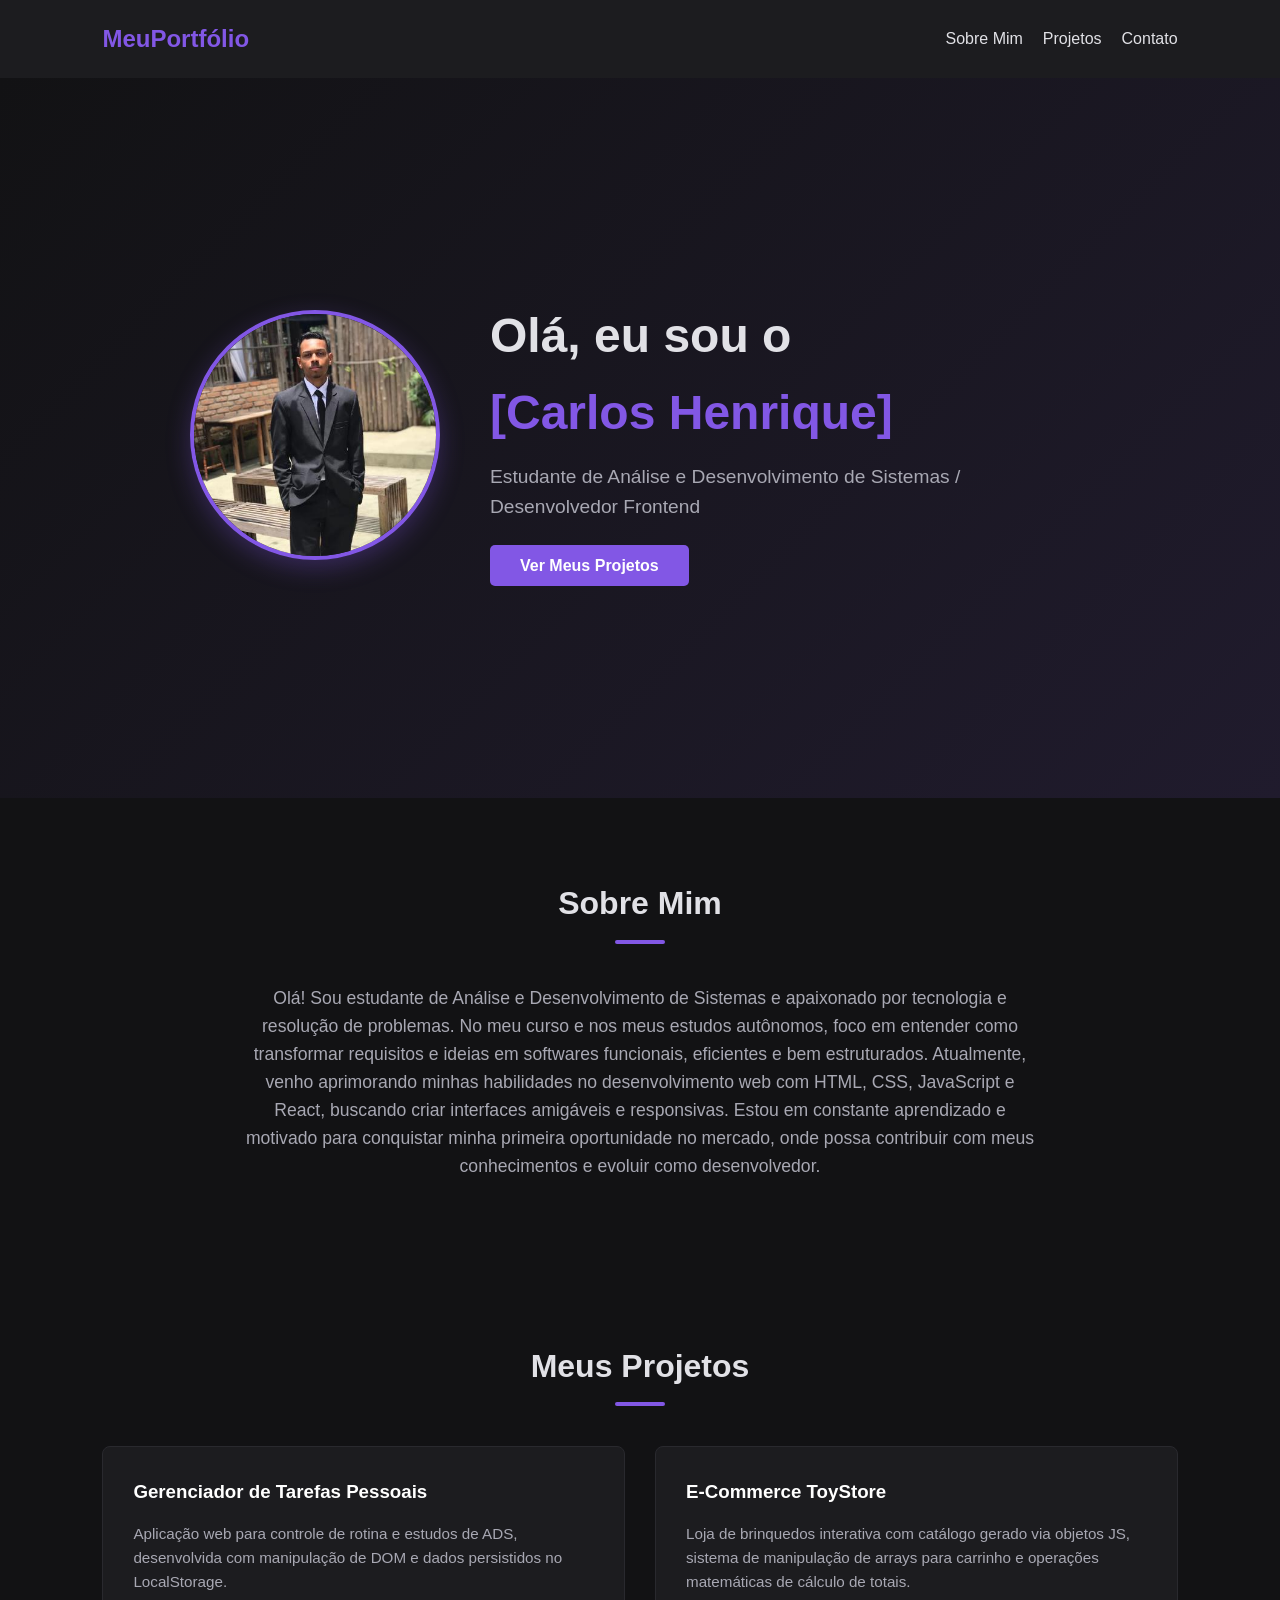
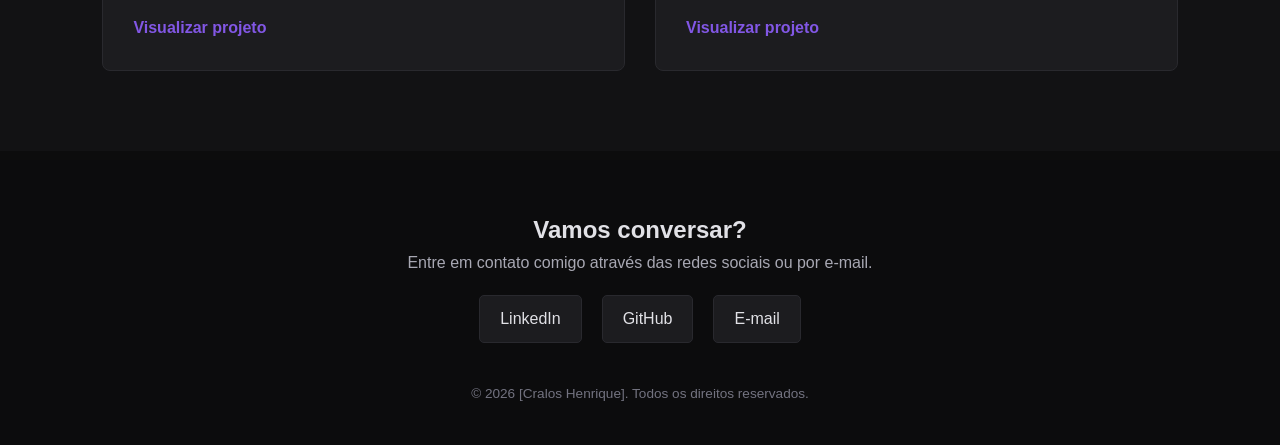
==== index.html @ 12969de7 "Add files via upload" ====
<!DOCTYPE html>
<html lang="pt-BR">
<head>
    <meta charset="UTF-8">
    <meta name="viewport" content="width=device-width, initial-scale=1.0">
    <title>Meu Portfólio</title>
    <link rel="stylesheet" href="style.css">
</head>
<body>

    <header>
        <div class="logo">MeuPortfólio</div>
        <nav>
            <ul>
                <li><a href="#sobre">Sobre Mim</a></li>
                <li><a href="#projetos">Projetos</a></li>
                <li><a href="#contato">Contato</a></li>
            </ul>
        </nav>
    </header>

  <section class="hero">
        <div class="hero-container">
            <div class="hero-image">
                <img src="./MInha_foto.jpeg" alt="Foto de [Carlos Henrique]">
            </div>
            <div class="hero-content">
                <h1>Olá, eu sou o <span class="highlight">[Carlos Henrique]</span></h1>
                <p>Estudante de Análise e Desenvolvimento de Sistemas / Desenvolvedor Frontend</p>
                <a href="#projetos" class="btn">Ver Meus Projetos</a>
            </div>
        </div>
    </section>

    <section id="sobre" class="about">
        <h2>Sobre Mim</h2>
        <div class="about-container">
          <p>
    Olá! Sou estudante de Análise e Desenvolvimento de Sistemas e apaixonado por tecnologia e 
    resolução de problemas. No meu curso e nos meus estudos autônomos, foco em entender como 
    transformar requisitos e ideias em softwares funcionais, eficientes e bem estruturados.
     Atualmente, venho aprimorando minhas habilidades no desenvolvimento web com HTML, CSS,
    JavaScript e React, buscando criar interfaces amigáveis e responsivas. Estou em constante
    aprendizado e motivado para conquistar minha primeira oportunidade no mercado, onde possa
    contribuir com meus conhecimentos e evoluir como desenvolvedor.

</p>
        </div>
    </section>

    <section id="projetos" class="projects">
        <h2>Meus Projetos</h2>
        <div class="projects-grid">
        <div class="project-card">
            <h3>Gerenciador de Tarefas Pessoais</h3>
            <p>Aplicação web para controle de rotina e estudos de ADS, desenvolvida com manipulação de DOM e dados persistidos no LocalStorage.</p>
            <a href="" target="_blank" class="project-link">Visualizar projeto</a>
        </div>
           <div class="project-card">
            <h3>E-Commerce ToyStore</h3>
            <p>Loja de brinquedos interativa com catálogo gerado via objetos JS, sistema de manipulação de arrays para carrinho e operações matemáticas de cálculo de totais.</p>
            <a href="" target="_blank" class="project-link">Visualizar projeto</a>
         </div>
        </div>
    </section>

    <footer id="contato">
        <h2>Vamos conversar?</h2>
        <p>Entre em contato comigo através das redes sociais ou por e-mail.</p>
        <div class="social-links">
            <a href="https://linkedin.com/in/[seu-usuario]" target="_blank">LinkedIn</a>
            <a href="https://github.com/[seu-usuario]" target="_blank">GitHub</a>
            <a href="mailto:seu-email@provedor.com">E-mail</a>
        </div>
        <p class="copy">&copy; 2026 [Cralos Henrique]. Todos os direitos reservados.</p>
    </footer>

    <script src="./script.js"></script>
</body>
</html>
---- style.css ----
/* Configurações Gerais */
* {
    margin: 0;
    padding: 0;
    box-sizing: border-box;
    font-family: 'Segoe UI', Tahoma, Geneva, Verdana, sans-serif;
    scroll-behavior: smooth;
}

body {
    background-color: #121214;
    color: #e1e1e6;
    line-height: 1.6;
}

a {
    color: inherit;
    text-decoration: none;
}

/* Cabeçalho */
header {
    display: flex;
    justify-content: space-between;
    align-items: center;
    padding: 20px 8%;
    background-color: #1c1c1f;
    position: sticky;
    top: 0;
    z-index: 100;
}

.logo {
    font-size: 1.5rem;
    font-weight: bold;
    color: #8257e5;
}

header nav ul {
    display: flex;
    list-style: none;
    gap: 20px;
}

header nav a:hover {
    color: #8257e5;
    transition: 0.3s;
}

/* Seção Hero Atualizada */
.hero {
    min-height: 80vh;
    display: flex;
    justify-content: center;
    align-items: center;
    background: linear-gradient(135deg, #121214 0%, #201b2d 100%);
    padding: 40px 8%;
}

.hero-container {
    display: flex;
    align-items: center;
    justify-content: center;
    gap: 50px;
    max-width: 1100px;
    width: 100%;
}

/* Estilização da Foto */
.hero-image img {
    width: 250px;
    height: 250px;
    border-radius: 50%; /* Faz a foto ficar redonda */
    object-fit: cover; /* Garante que a foto não fique distorcida */
    border: 4px solid #8257e5; /* Adiciona uma borda roxa elegante */
    box-shadow: 0px 8px 24px rgba(130, 87, 229, 0.3);
}

.hero-content {
    text-align: left;
    max-width: 600px;
}

.hero h1 {
    font-size: 3rem;
    margin-bottom: 10px;
}

.highlight {
    color: #8257e5;
}

.hero p {
    font-size: 1.2rem;
    color: #a8a8b3;
    margin-bottom: 30px;
}

/* Responsividade para Celulares */
@media (max-width: 768px) {
    .hero-container {
        flex-direction: column; /* Coloca a foto em cima do texto no celular */
        text-align: center;
        gap: 30px;
    }

    .hero-content {
        text-align: center;
    }

    .hero h1 {
        font-size: 2.2rem;
    }
}

.highlight {
    color: #8257e5;
    display: inline-block; /* Garante que o nome seja tratado como um bloco único */
}
.hero p {
    font-size: 1.2rem;
    color: #a8a8b3;
    margin-bottom: 30px;
}

.btn {
    background-color: #8257e5;
    color: #fff;
    padding: 12px 30px;
    border-radius: 5px;
    font-weight: bold;
    transition: background 0.3s;
}

.btn:hover {
    background-color: #9466ff;
}

/* Seções Gerais */
section {
    padding: 80px 8%;
}

section h2 {
    font-size: 2rem;
    margin-bottom: 40px;
    text-align: center;
    position: relative;
}

section h2::after {
    content: '';
    display: block;
    width: 50px;
    height: 4px;
    background-color: #8257e5;
    margin: 10px auto 0 auto;
    border-radius: 2px;
}

/* Sobre Mim */
.about-container {
    max-width: 800px;
    margin: 0 auto;
    text-align: center;
    font-size: 1.1rem;
    color: #a8a8b3;
}

/* Projetos */
.projects-grid {
    display: grid;
    grid-template-columns: repeat(auto-fit, minmax(280px, 1fr));
    gap: 30px;
}

.project-card {
    background-color: #1c1c1f;
    padding: 30px;
    border-radius: 8px;
    border: 1px solid #29292e;
    transition: transform 0.3s, border-color 0.3s;
}

.project-card:hover {
    transform: translateY(-5px);
    border-color: #8257e5;
}

.project-card h3 {
    margin-bottom: 15px;
    color: #fff;
}

.project-card p {
    color: #a8a8b3;
    margin-bottom: 20px;
    font-size: 0.95rem;
}

.project-link {
    color: #8257e5;
    font-weight: bold;
}

.project-link:hover {
    text-decoration: underline;
}

/* Rodapé e Contato */
footer {
    background-color: #0c0c0d;
    padding: 60px 8% 20px 8%;
    text-align: center;
}

footer p {
    color: #a8a8b3;
    margin-bottom: 20px;
}

.social-links {
    display: flex;
    justify-content: center;
    gap: 20px;
    margin-bottom: 40px;
}

.social-links a {
    background-color: #1c1c1f;
    padding: 10px 20px;
    border-radius: 5px;
    border: 1px solid #29292e;
    transition: 0.3s;
}

.social-links a:hover {
    background-color: #8257e5;
    color: #fff;
    border-color: #8257e5;
}

.copy {
    font-size: 0.85rem;
    color: #737380;
}
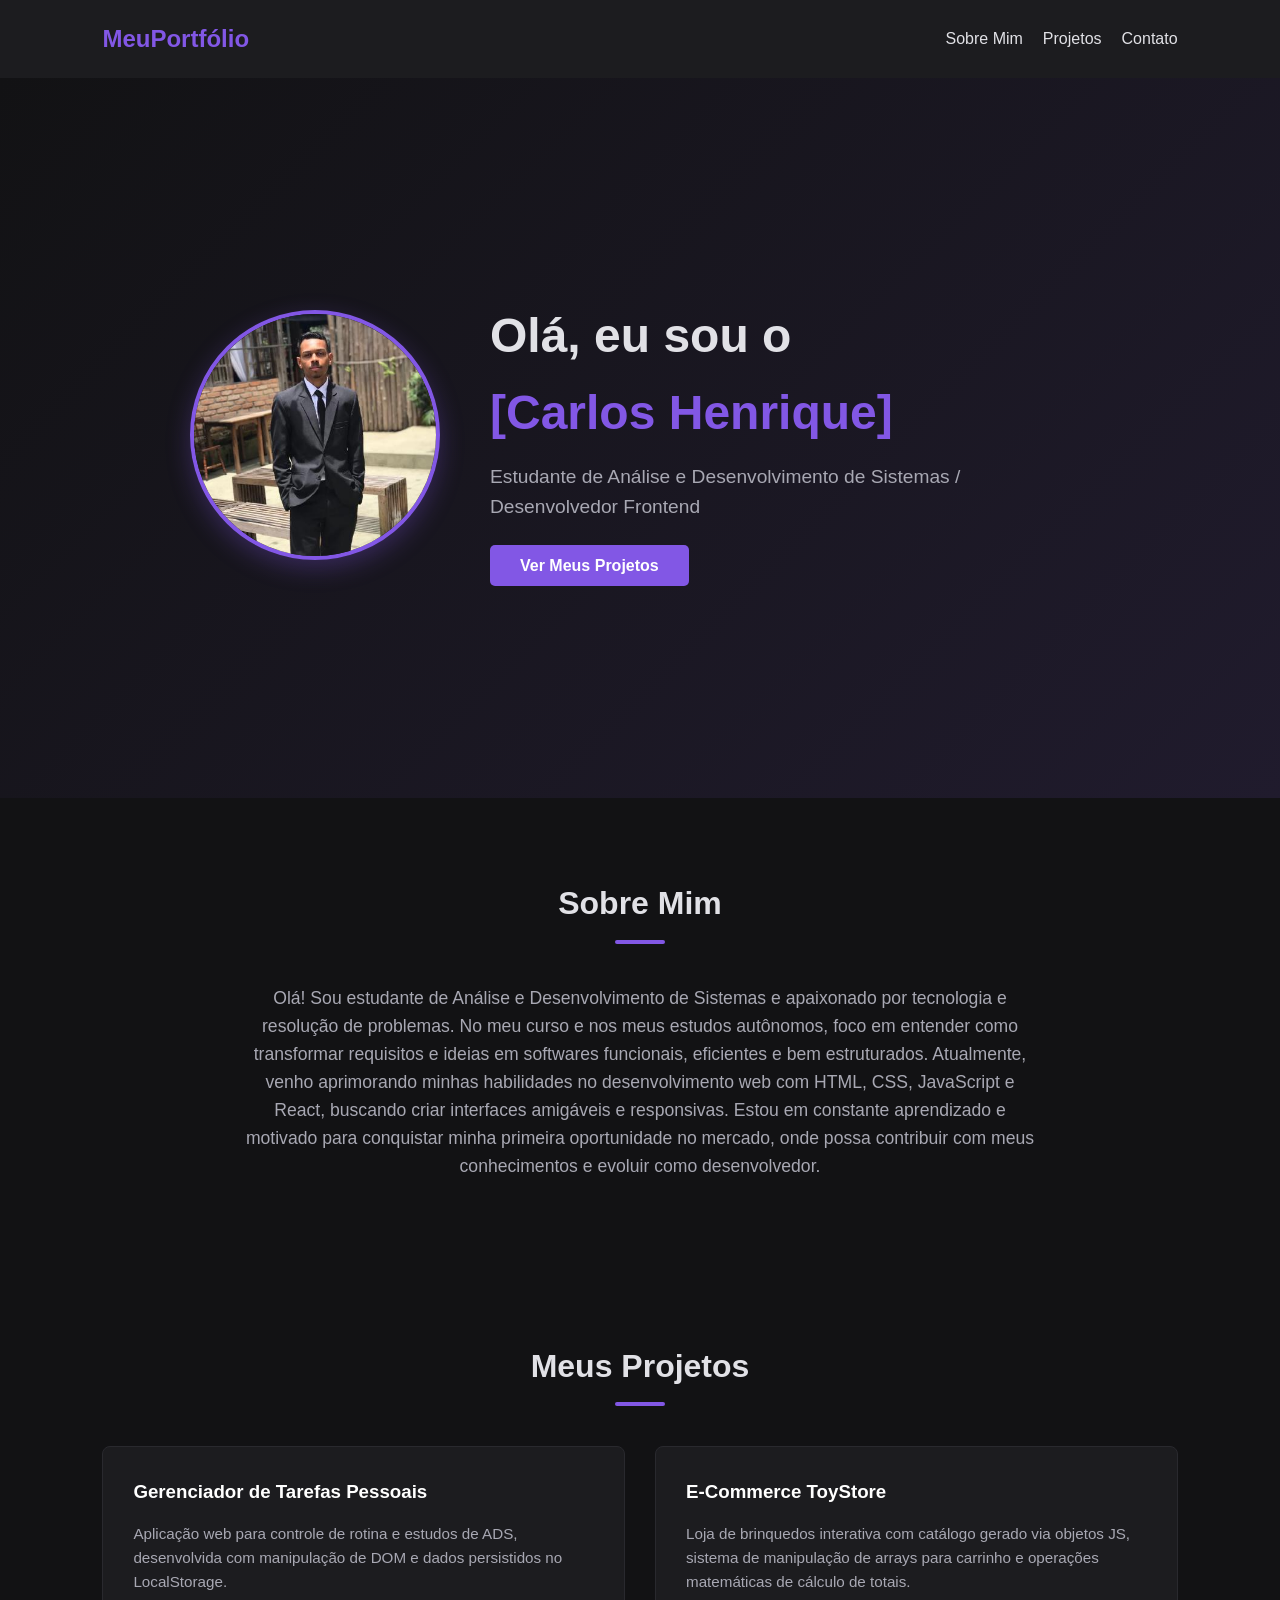
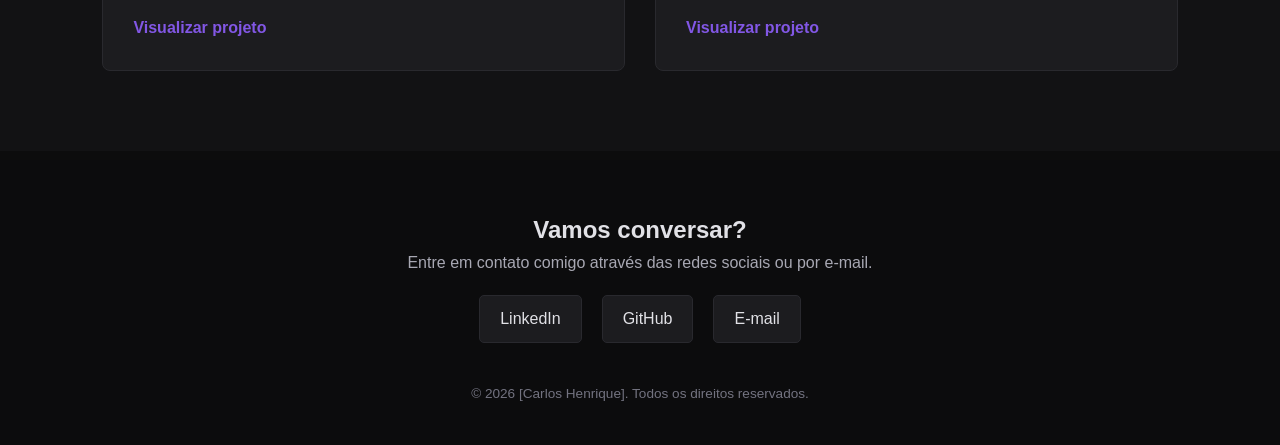
==== commit fd77ea9d: "Add files via upload" ====
--- a/index.html
+++ b/index.html
@@ -54,12 +54,12 @@
         <div class="project-card">
             <h3>Gerenciador de Tarefas Pessoais</h3>
             <p>Aplicação web para controle de rotina e estudos de ADS, desenvolvida com manipulação de DOM e dados persistidos no LocalStorage.</p>
-            <a href="" target="_blank" class="project-link">Visualizar projeto</a>
+            <a href="Gerenciador_de_tarefas/index.html" target="_blank" class="project-link">Visualizar projeto</a>
         </div>
            <div class="project-card">
             <h3>E-Commerce ToyStore</h3>
             <p>Loja de brinquedos interativa com catálogo gerado via objetos JS, sistema de manipulação de arrays para carrinho e operações matemáticas de cálculo de totais.</p>
-            <a href="" target="_blank" class="project-link">Visualizar projeto</a>
+            <a href="loja-brinquedos/index.html" target="_blank" class="project-link">Visualizar projeto</a>
          </div>
         </div>
     </section>
@@ -72,9 +72,9 @@
             <a href="https://github.com/[seu-usuario]" target="_blank">GitHub</a>
             <a href="mailto:seu-email@provedor.com">E-mail</a>
         </div>
-        <p class="copy">&copy; 2026 [Cralos Henrique]. Todos os direitos reservados.</p>
+        <p class="copy">&copy; 2026 [Carlos Henrique]. Todos os direitos reservados.</p>
     </footer>
 
     <script src="./script.js"></script>
-</body>
+</body> 
 </html>
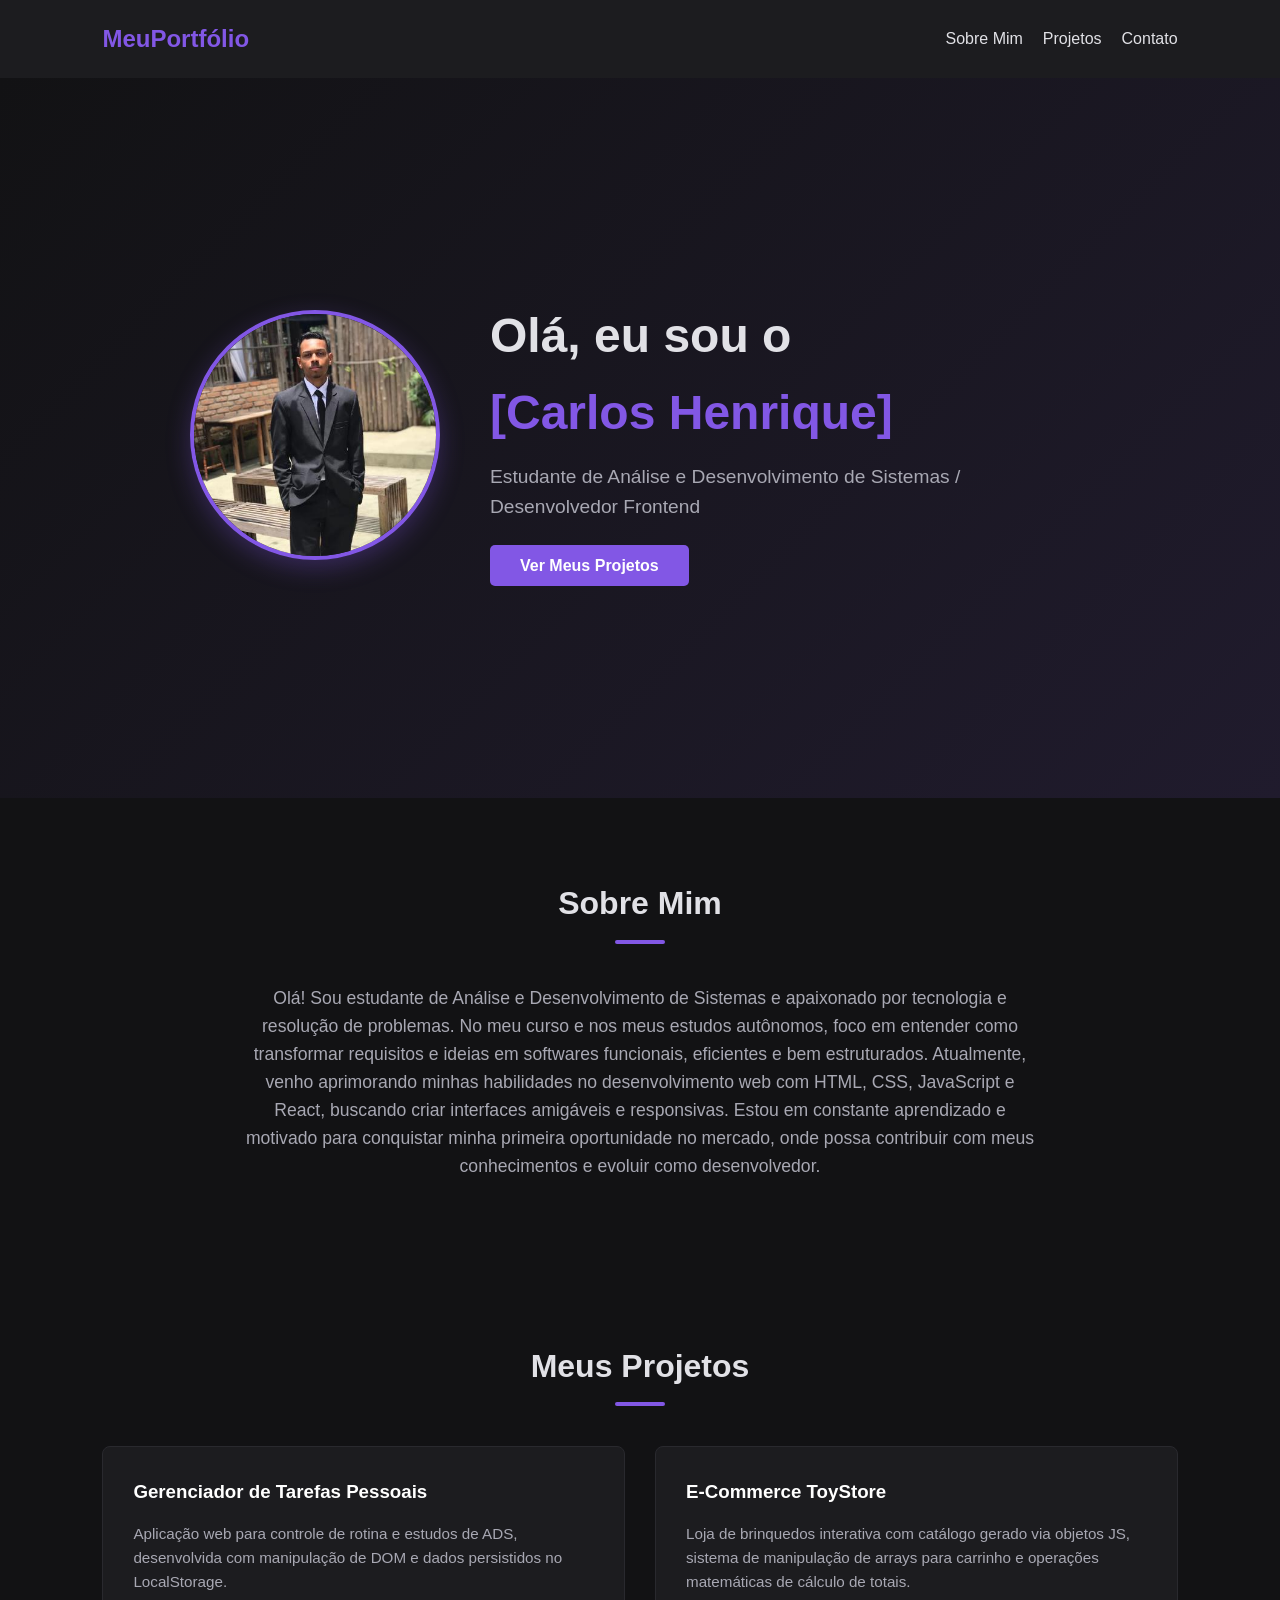
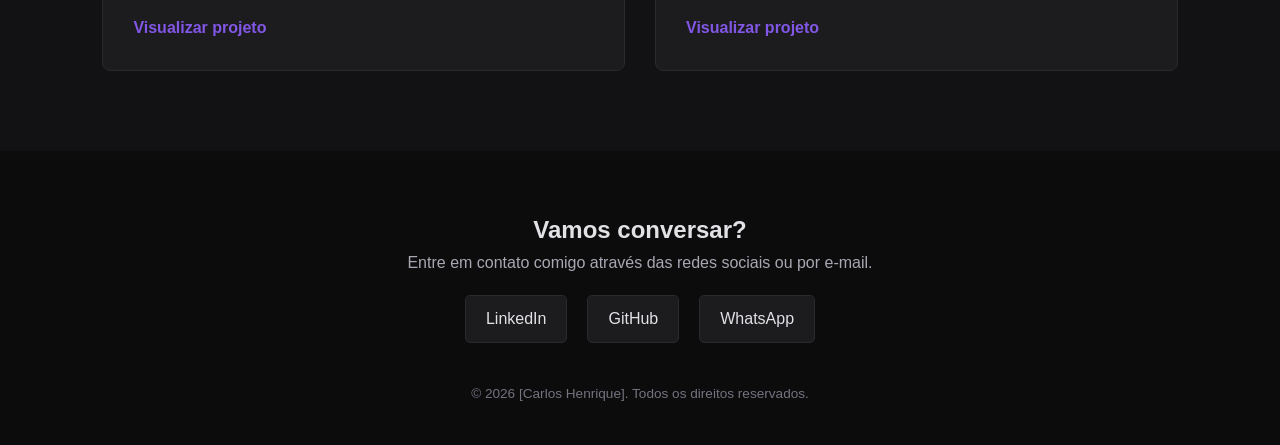
==== commit 86638eec: "Add files via upload" ====
--- a/index.html
+++ b/index.html
@@ -68,9 +68,9 @@
         <h2>Vamos conversar?</h2>
         <p>Entre em contato comigo através das redes sociais ou por e-mail.</p>
         <div class="social-links">
-            <a href="https://linkedin.com/in/[seu-usuario]" target="_blank">LinkedIn</a>
-            <a href="https://github.com/[seu-usuario]" target="_blank">GitHub</a>
-            <a href="mailto:seu-email@provedor.com">E-mail</a>
+            <a href="https://www.linkedin.com/in/carlos-henrique-89b3a2282/" target="_blank">LinkedIn</a>
+            <a href="https://github.com/carloshenri1?tab=repositories" target="_blank">GitHub</a>
+            <a href="https://wa.me/5511940428484">WhatsApp</a>
         </div>
         <p class="copy">&copy; 2026 [Carlos Henrique]. Todos os direitos reservados.</p>
     </footer>
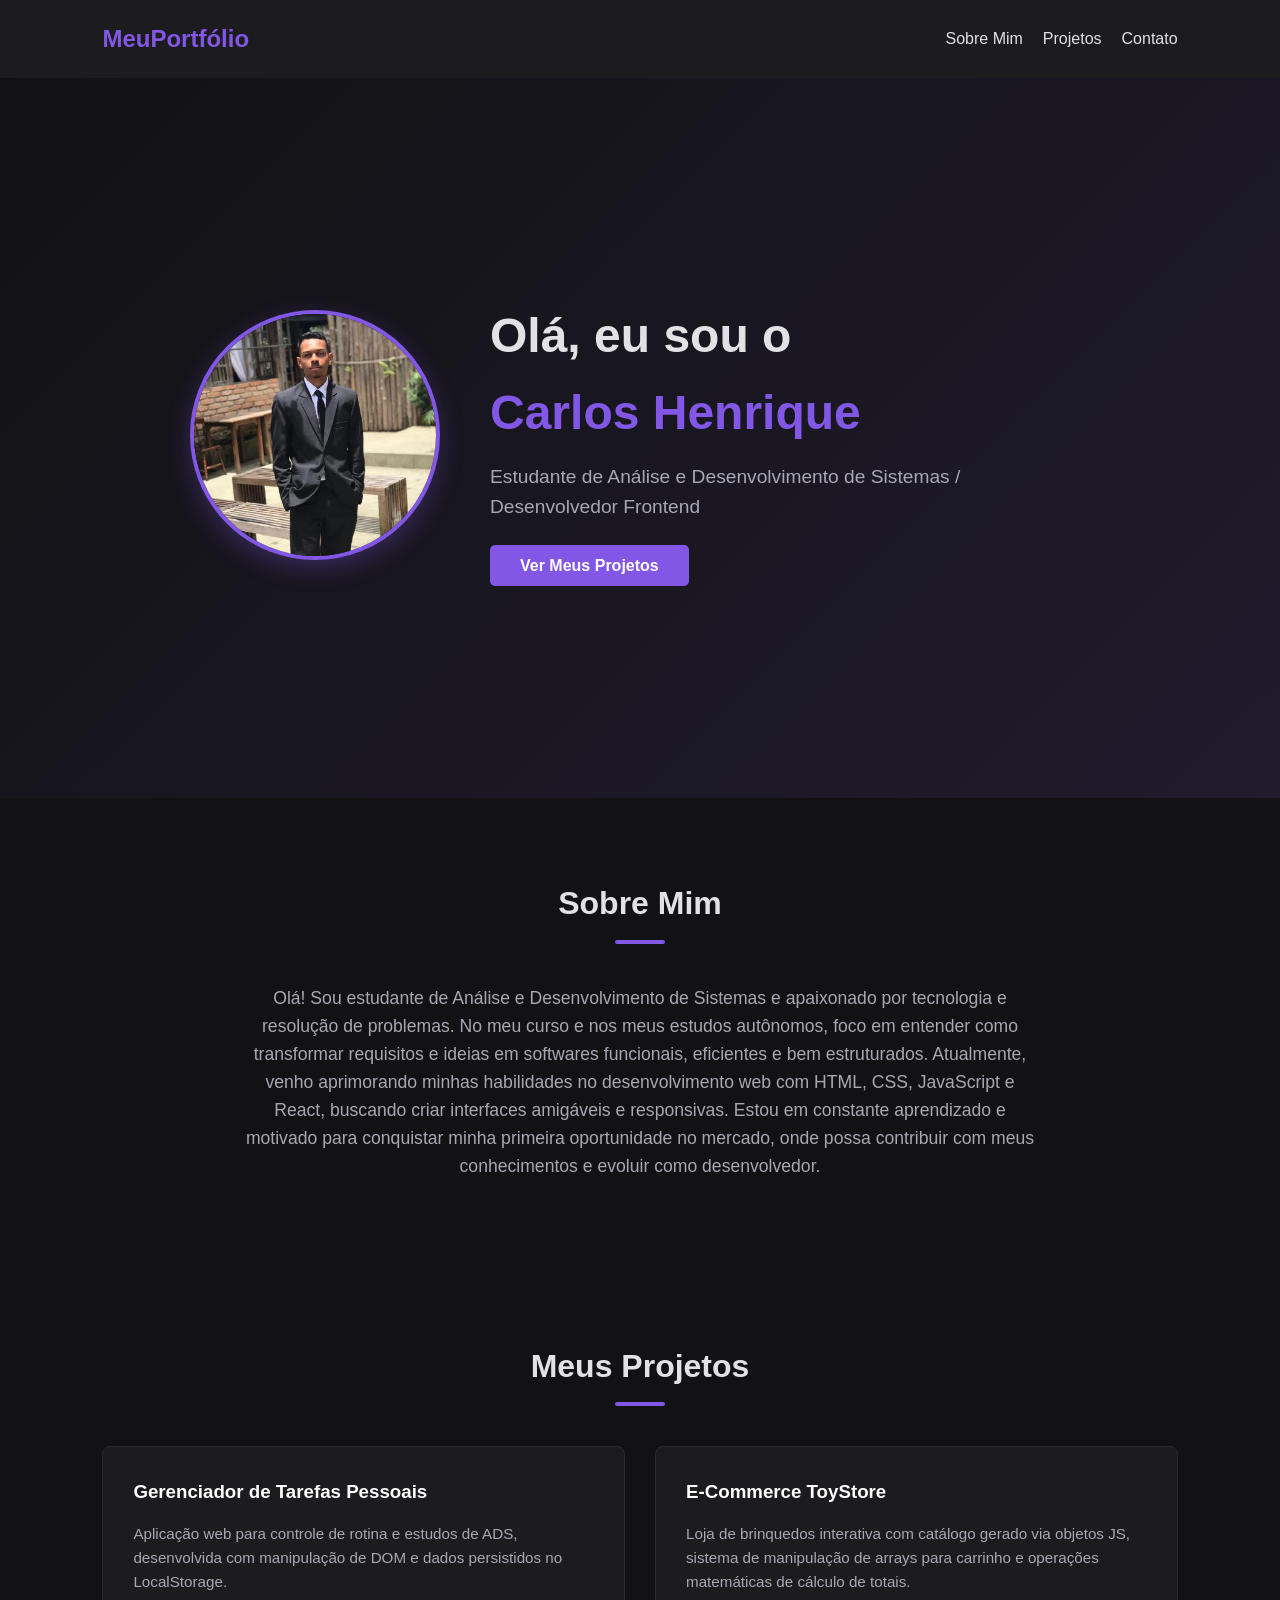
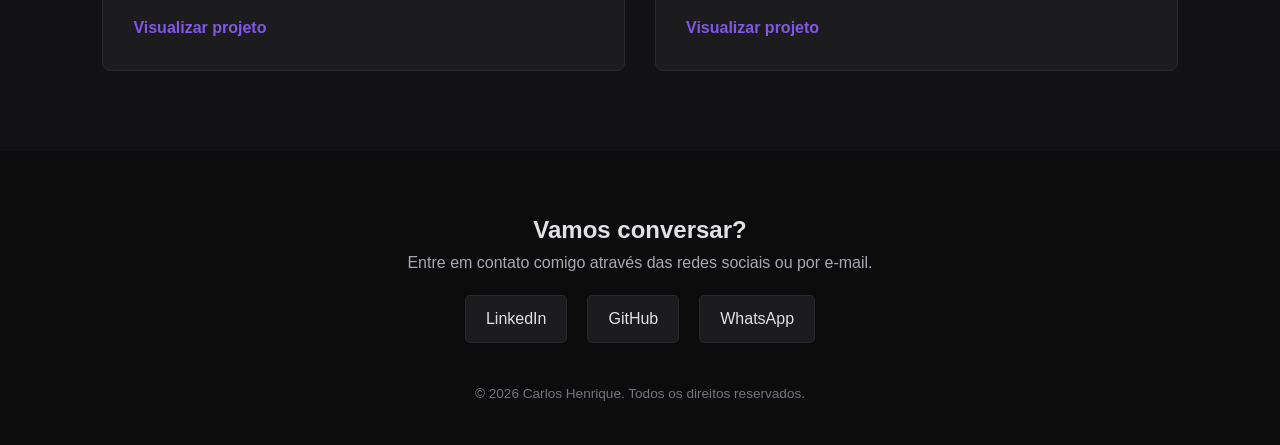
==== commit 92172b84: "Add files via upload" ====
--- a/index.html
+++ b/index.html
@@ -25,7 +25,7 @@
                 <img src="./MInha_foto.jpeg" alt="Foto de [Carlos Henrique]">
             </div>
             <div class="hero-content">
-                <h1>Olá, eu sou o <span class="highlight">[Carlos Henrique]</span></h1>
+                <h1>Olá, eu sou o <span class="highlight">Carlos Henrique</span></h1>
                 <p>Estudante de Análise e Desenvolvimento de Sistemas / Desenvolvedor Frontend</p>
                 <a href="#projetos" class="btn">Ver Meus Projetos</a>
             </div>
@@ -72,7 +72,7 @@
             <a href="https://github.com/carloshenri1?tab=repositories" target="_blank">GitHub</a>
             <a href="https://wa.me/5511940428484">WhatsApp</a>
         </div>
-        <p class="copy">&copy; 2026 [Carlos Henrique]. Todos os direitos reservados.</p>
+        <p class="copy">&copy; 2026 Carlos Henrique. Todos os direitos reservados.</p>
     </footer>
 
     <script src="./script.js"></script>
